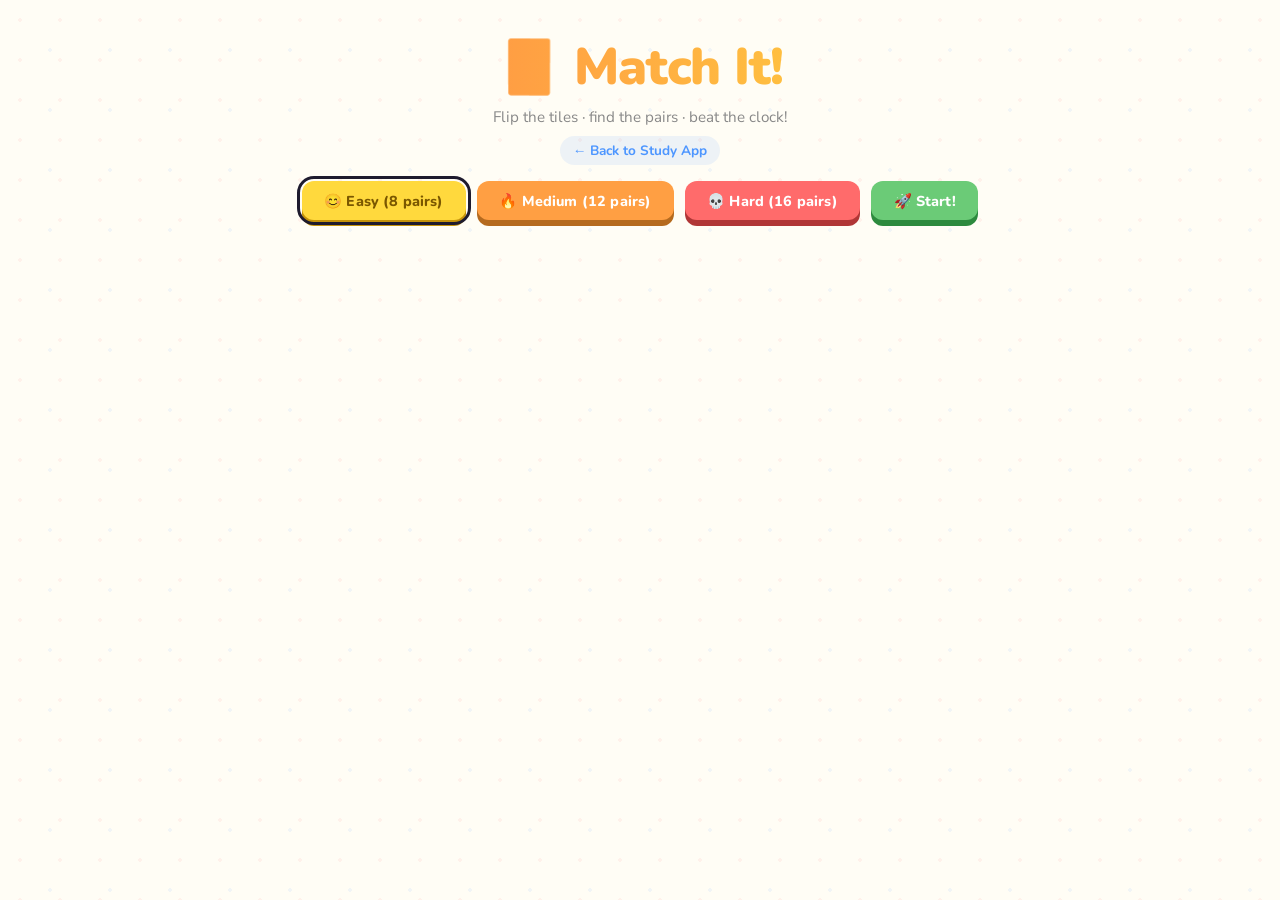
==== match.html @ 6710461e "Add files via upload" ====
<!DOCTYPE html>
<html lang="en">
<head>
  <meta charset="UTF-8" />
  <meta name="viewport" content="width=device-width, initial-scale=1.0" />
  <title>Match It! — Flashcard Game</title>
  <link href="https://fonts.googleapis.com/css2?family=Nunito:wght@700;800;900&family=Nunito+Sans:wght@400;600&display=swap" rel="stylesheet" />
  <style>
    /* =============================================
       DESIGN TOKENS
    ============================================= */
    :root {
      --c1:  #ff6b6b;  /* coral red   */
      --c2:  #ffd93d;  /* sunny yellow */
      --c3:  #6bcb77;  /* fresh green  */
      --c4:  #4d96ff;  /* sky blue     */
      --c5:  #ff9f43;  /* orange       */
      --c6:  #a29bfe;  /* lavender     */
      --c7:  #fd79a8;  /* pink         */
      --c8:  #00cec9;  /* teal         */
      --bg:  #fffdf5;
      --ink: #1e1b2e;
      --shadow-fun: 0 6px 0;   /* chunky bottom shadow */
      --radius: 18px;
      --font-head: 'Nunito', sans-serif;
      --font-body: 'Nunito Sans', sans-serif;
    }

    /* =============================================
       RESET + BASE
    ============================================= */
    *, *::before, *::after { box-sizing: border-box; margin: 0; padding: 0; }

    body {
      font-family: var(--font-body);
      background: var(--bg);
      color: var(--ink);
      min-height: 100vh;
      /* animated polka-dot background */
      background-image:
        radial-gradient(circle, rgba(255,107,107,0.08) 2px, transparent 2px),
        radial-gradient(circle, rgba(77,150,255,0.08)  2px, transparent 2px);
      background-size: 40px 40px, 60px 60px;
      background-position: 0 0, 20px 20px;
    }

    /* =============================================
       HEADER
    ============================================= */
    header {
      text-align: center;
      padding: 2rem 1rem 1rem;
      position: relative;
    }

    header h1 {
      font-family: var(--font-head);
      font-weight: 900;
      font-size: clamp(2rem, 6vw, 3.2rem);
      /* rainbow gradient text */
      background: linear-gradient(90deg, var(--c1), var(--c5), var(--c2), var(--c3), var(--c4), var(--c6));
      -webkit-background-clip: text;
      -webkit-text-fill-color: transparent;
      background-clip: text;
      letter-spacing: -0.02em;
      animation: rainbowShift 4s linear infinite;
      background-size: 200%;
    }

    @keyframes rainbowShift {
      0%   { background-position: 0% 50%; }
      100% { background-position: 200% 50%; }
    }

    header p {
      font-size: 0.95rem;
      color: #888;
      margin-top: 0.3rem;
    }

    .back-link {
      display: inline-flex;
      align-items: center;
      gap: 0.35rem;
      font-family: var(--font-head);
      font-weight: 700;
      font-size: 0.85rem;
      color: var(--c4);
      text-decoration: none;
      margin-top: 0.6rem;
      padding: 0.3rem 0.8rem;
      border-radius: 99px;
      background: rgba(77,150,255,0.1);
      transition: background 0.2s;
    }
    .back-link:hover { background: rgba(77,150,255,0.2); }

    /* =============================================
       MAIN WRAPPER
    ============================================= */
    main {
      max-width: 860px;
      margin: 0 auto;
      padding: 0 1rem 4rem;
    }

    /* =============================================
       STATS BAR
    ============================================= */
    .stats-bar {
      display: flex;
      justify-content: center;
      gap: 1rem;
      flex-wrap: wrap;
      margin: 1.2rem 0 1.6rem;
    }

    .stat-pill {
      font-family: var(--font-head);
      font-weight: 800;
      font-size: 0.85rem;
      padding: 0.45rem 1.1rem;
      border-radius: 99px;
      display: flex;
      align-items: center;
      gap: 0.4rem;
      box-shadow: 0 3px 0 rgba(0,0,0,0.12);
    }

    .stat-pill.timer  { background: var(--c2); color: #7a5700; }
    .stat-pill.moves  { background: var(--c4); color: #fff; }
    .stat-pill.pairs  { background: var(--c3); color: #1a4d25; }
    .stat-pill.score  { background: var(--c1); color: #fff; }

    /* =============================================
       CONTROLS BAR
    ============================================= */
    .controls {
      display: flex;
      justify-content: center;
      gap: 0.7rem;
      flex-wrap: wrap;
      margin-bottom: 1.5rem;
    }

    /* =============================================
       BUTTONS
    ============================================= */
    .btn {
      font-family: var(--font-head);
      font-weight: 800;
      font-size: 0.9rem;
      padding: 0.6rem 1.4rem;
      border: none;
      border-radius: 12px;
      cursor: pointer;
      transition: transform 0.1s, box-shadow 0.1s;
      letter-spacing: 0.01em;
    }

    .btn:active { transform: translateY(3px); box-shadow: none !important; }

    .btn-start  { background: var(--c3); color: #fff;     box-shadow: var(--shadow-fun) #2d8a3e; }
    .btn-easy   { background: var(--c2); color: #7a5700;  box-shadow: var(--shadow-fun) #c4920a; }
    .btn-medium { background: var(--c5); color: #fff;     box-shadow: var(--shadow-fun) #b56a1e; }
    .btn-hard   { background: var(--c1); color: #fff;     box-shadow: var(--shadow-fun) #b03636; }
    .btn-home   { background: var(--c4); color: #fff;     box-shadow: var(--shadow-fun) #1a5cb0; }

    .btn.active-diff {
      outline: 3px solid var(--ink);
      outline-offset: 2px;
    }

    /* =============================================
       GAME GRID
    ============================================= */
    #game-area {
      display: none;  /* shown when game starts */
    }

    .grid {
      display: grid;
      gap: 12px;
      justify-content: center;
    }

    /* Grid columns set via JS based on difficulty */
    .grid.cols-4  { grid-template-columns: repeat(4, 1fr); }
    .grid.cols-6  { grid-template-columns: repeat(6, 1fr); }
    .grid.cols-8  { grid-template-columns: repeat(8, 1fr); }

    /* =============================================
       TILES
    ============================================= */
    .tile {
      aspect-ratio: 1;
      min-width: 80px;
      max-width: 150px;
      width: 100%;
      border-radius: var(--radius);
      cursor: pointer;
      position: relative;
      transform-style: preserve-3d;
      transition: transform 0.45s cubic-bezier(0.4,0,0.2,1);
      /* wiggle on hover (front face only) */
    }

    .tile.flipped  { transform: rotateY(180deg); }
    .tile.matched  { transform: rotateY(180deg); cursor: default; }

    /* matched pulse */
    .tile.matched .tile-back {
      animation: matchPulse 0.4s ease forwards;
    }
    @keyframes matchPulse {
      0%   { transform: rotateY(180deg) scale(1); }
      50%  { transform: rotateY(180deg) scale(1.12); }
      100% { transform: rotateY(180deg) scale(1); }
    }

    /* wrong-pair shake */
    .tile.wrong {
      animation: wrongShake 0.4s ease;
    }
    @keyframes wrongShake {
      0%,100% { transform: rotateY(180deg) translateX(0); }
      25%      { transform: rotateY(180deg) translateX(-6px); }
      75%      { transform: rotateY(180deg) translateX(6px); }
    }

    /* tile faces */
    .tile-front, .tile-back {
      position: absolute;
      inset: 0;
      border-radius: var(--radius);
      backface-visibility: hidden;
      -webkit-backface-visibility: hidden;
      display: flex;
      align-items: center;
      justify-content: center;
      padding: 8px;
      text-align: center;
    }

    /* FRONT — face-down state */
    .tile-front {
      font-size: 1.6rem;
      box-shadow: var(--shadow-fun) rgba(0,0,0,0.18);
      transition: box-shadow 0.1s;
    }

    .tile:hover:not(.flipped):not(.matched) .tile-front {
      box-shadow: 0 8px 0 rgba(0,0,0,0.2);
      transform: translateY(-2px);
    }

    /* BACK — revealed state */
    .tile-back {
      transform: rotateY(180deg);
      font-family: var(--font-head);
      font-weight: 800;
      font-size: clamp(0.55rem, 1.4vw, 0.85rem);
      line-height: 1.2;
      color: #fff;
      box-shadow: var(--shadow-fun) rgba(0,0,0,0.2);
      word-break: break-word;
      overflow: hidden;
    }

    /* Colour assignment — done in JS by data-colour attr */
    .tile[data-colour="0"] .tile-front { background: var(--c1); }
    .tile[data-colour="1"] .tile-front { background: var(--c2); }
    .tile[data-colour="2"] .tile-front { background: var(--c3); }
    .tile[data-colour="3"] .tile-front { background: var(--c4); }
    .tile[data-colour="4"] .tile-front { background: var(--c5); }
    .tile[data-colour="5"] .tile-front { background: var(--c6); }
    .tile[data-colour="6"] .tile-front { background: var(--c7); }
    .tile[data-colour="7"] .tile-front { background: var(--c8); }

    .tile[data-colour="0"] .tile-back { background: linear-gradient(135deg,#ff6b6b,#ee5253); }
    .tile[data-colour="1"] .tile-back { background: linear-gradient(135deg,#ffd93d,#f9ca24); color: #7a5700; }
    .tile[data-colour="2"] .tile-back { background: linear-gradient(135deg,#6bcb77,#2ecc71); }
    .tile[data-colour="3"] .tile-back { background: linear-gradient(135deg,#4d96ff,#2980b9); }
    .tile[data-colour="4"] .tile-back { background: linear-gradient(135deg,#ff9f43,#e67e22); }
    .tile[data-colour="5"] .tile-back { background: linear-gradient(135deg,#a29bfe,#6c5ce7); }
    .tile[data-colour="6"] .tile-back { background: linear-gradient(135deg,#fd79a8,#e84393); }
    .tile[data-colour="7"] .tile-back { background: linear-gradient(135deg,#00cec9,#00b5ad); }

    /* =============================================
       VICTORY SCREEN
    ============================================= */
    #victory {
      display: none;
      text-align: center;
      padding: 2rem 1rem;
      animation: popIn 0.5s cubic-bezier(0.34,1.56,0.64,1) both;
    }

    @keyframes popIn {
      from { opacity: 0; transform: scale(0.7); }
      to   { opacity: 1; transform: scale(1); }
    }

    #victory .trophy {
      font-size: 5rem;
      display: block;
      animation: spinBounce 1s ease both;
    }

    @keyframes spinBounce {
      0%   { transform: rotate(-30deg) scale(0); opacity: 0; }
      70%  { transform: rotate(10deg)  scale(1.2); }
      100% { transform: rotate(0deg)   scale(1); opacity: 1; }
    }

    #victory h2 {
      font-family: var(--font-head);
      font-weight: 900;
      font-size: clamp(1.8rem, 5vw, 3rem);
      margin: 0.5rem 0;
      background: linear-gradient(90deg, var(--c1), var(--c5), var(--c2));
      -webkit-background-clip: text;
      -webkit-text-fill-color: transparent;
      background-clip: text;
    }

    .win-stats {
      display: flex;
      gap: 1rem;
      justify-content: center;
      flex-wrap: wrap;
      margin: 1.2rem 0 1.8rem;
    }

    .win-stat {
      background: #fff;
      border-radius: 16px;
      padding: 1rem 1.5rem;
      box-shadow: 0 4px 0 rgba(0,0,0,0.08);
      font-family: var(--font-head);
    }

    .win-stat .val {
      font-size: 2.2rem;
      font-weight: 900;
      display: block;
    }

    .win-stat .lab { font-size: 0.78rem; color: #888; }

    .star-row {
      font-size: 2.2rem;
      letter-spacing: 0.1em;
      margin-bottom: 0.5rem;
    }

    /* =============================================
       CONFETTI CANVAS
    ============================================= */
    #confetti-canvas {
      position: fixed;
      top: 0; left: 0;
      width: 100%; height: 100%;
      pointer-events: none;
      z-index: 999;
    }

    /* =============================================
       DIFFICULTY LABEL
    ============================================= */
    .diff-row {
      text-align: center;
      margin-bottom: 0.8rem;
      font-family: var(--font-head);
      font-weight: 800;
      font-size: 0.8rem;
      letter-spacing: 0.1em;
      text-transform: uppercase;
      color: #aaa;
    }

    /* =============================================
       RESPONSIVE
    ============================================= */
    @media (max-width: 600px) {
      .tile { min-width: 60px; }
      .grid.cols-8 { grid-template-columns: repeat(4, 1fr); }
      .grid.cols-6 { grid-template-columns: repeat(4, 1fr); }
    }

    @media (max-width: 380px) {
      .tile { min-width: 48px; }
      .tile-back { font-size: 0.5rem; }
    }
  </style>
</head>
<body>

<!-- confetti canvas (drawn by JS on win) -->
<canvas id="confetti-canvas"></canvas>

<header>
  <h1>🃏 Match It!</h1>
  <p>Flip the tiles · find the pairs · beat the clock!</p>
  <a class="back-link" href="index.html">← Back to Study App</a>
</header>

<main>

  <!-- ─── STATS BAR ──────────────────────────────────── -->
  <div class="stats-bar" id="stats-bar" style="display:none">
    <div class="stat-pill timer">⏱ <span id="timer-display">0:00</span></div>
    <div class="stat-pill moves">🖱 <span id="moves-display">0</span> moves</div>
    <div class="stat-pill pairs">✅ <span id="pairs-display">0</span> / <span id="pairs-total">0</span> pairs</div>
    <div class="stat-pill score">⭐ <span id="score-display">0</span> pts</div>
  </div>

  <!-- ─── CONTROLS ───────────────────────────────────── -->
  <div class="controls" id="controls">
    <button class="btn btn-easy   active-diff" id="diff-easy"   onclick="setDiff('easy')">  😊 Easy (8 pairs)</button>
    <button class="btn btn-medium"             id="diff-medium" onclick="setDiff('medium')">🔥 Medium (12 pairs)</button>
    <button class="btn btn-hard"               id="diff-hard"   onclick="setDiff('hard')">  💀 Hard (16 pairs)</button>
    <button class="btn btn-start"              id="start-btn"   onclick="startGame()">       🚀 Start!</button>
  </div>

  <!-- ─── GAME AREA ──────────────────────────────────── -->
  <div id="game-area">
    <div class="diff-row" id="diff-label"></div>
    <div class="grid" id="grid"></div>
  </div>

  <!-- ─── VICTORY SCREEN ─────────────────────────────── -->
  <div id="victory">
    <span class="trophy">🏆</span>
    <div class="star-row" id="star-row"></div>
    <h2>You matched them all!</h2>
    <div class="win-stats">
      <div class="win-stat">
        <span class="val" id="win-time">—</span>
        <span class="lab">Time</span>
      </div>
      <div class="win-stat">
        <span class="val" id="win-moves">—</span>
        <span class="lab">Moves</span>
      </div>
      <div class="win-stat">
        <span class="val" id="win-score">—</span>
        <span class="lab">Score</span>
      </div>
    </div>
    <div class="controls">
      <button class="btn btn-start" onclick="startGame()">🔄 Play Again</button>
      <button class="btn btn-home"  onclick="location.href='index.html'">🏠 Study App</button>
    </div>
  </div>

</main>

<script>
/* ============================================================
   MATCH IT! — VANILLA JS MATCHING PAIRS GAME
   ============================================================
   HOW IT WORKS:
   1. Load flashcards.json (same file as the main app).
   2. Randomly pick N pairs based on difficulty.
   3. Create 2N tiles: one tile shows the QUESTION, one shows
      the ANSWER. Shuffle them all onto a grid.
   4. Player flips two tiles at a time. If question matches
      its answer → matched (stays open). Otherwise → flip back.
   5. Score, time, and stars are tracked and shown on win.
   ============================================================ */


/* ── STATE ─────────────────────────────────────────────── */
let allCards    = [];      // full deck from flashcards.json
let gamePairs   = [];      // pairs selected for this round
let flipped     = [];      // tiles currently face-up (max 2)
let matched     = 0;       // number of matched pairs
let totalPairs  = 0;
let moves       = 0;
let score       = 0;
let timerInterval = null;
let secondsElapsed = 0;
let locked      = false;   // prevents clicking during flip-back
let difficulty  = 'easy';  // 'easy' | 'medium' | 'hard'

const PAIR_COUNTS = { easy: 8, medium: 12, hard: 16 };
const CARD_EMOJIS = ['🦊','🐸','🦋','🐙','🦄','🐬','🦁','🐼',
                     '🦜','🦩','🐨','🦔','🐳','🦕','🐲','🎃'];

/* ── DIFFICULTY ─────────────────────────────────────────── */
function setDiff(d) {
  difficulty = d;
  ['easy','medium','hard'].forEach(x => {
    document.getElementById('diff-' + x).classList.toggle('active-diff', x === d);
  });
}

/* ── LOAD CARDS ─────────────────────────────────────────── */
async function loadCards() {
  try {
    const res = await fetch('flashcards.json');
    allCards  = await res.json();
  } catch(e) {
    alert('Could not load flashcards.json — make sure you\'re running via a local server!');
  }
}

/* ── FISHER-YATES SHUFFLE ───────────────────────────────── */
function shuffle(arr) {
  const a = [...arr];
  for (let i = a.length - 1; i > 0; i--) {
    const j = Math.floor(Math.random() * (i + 1));
    [a[i], a[j]] = [a[j], a[i]];
  }
  return a;
}

/* ── START GAME ─────────────────────────────────────────── */
function startGame() {
  if (allCards.length === 0) { alert('Cards not loaded yet!'); return; }

  const count   = PAIR_COUNTS[difficulty];
  gamePairs     = shuffle(allCards).slice(0, Math.min(count, allCards.length));
  totalPairs    = gamePairs.length;
  matched       = 0;
  moves         = 0;
  score         = 0;
  flipped       = [];
  locked        = false;
  secondsElapsed = 0;

  // Reset UI
  document.getElementById('game-area').style.display = 'block';
  document.getElementById('victory').style.display   = 'none';
  document.getElementById('stats-bar').style.display = 'flex';

  updateStats();

  // Start timer
  clearInterval(timerInterval);
  timerInterval = setInterval(() => {
    secondsElapsed++;
    document.getElementById('timer-display').textContent = formatTime(secondsElapsed);
  }, 1000);

  // Difficulty label
  const labels = { easy: '😊 Easy', medium: '🔥 Medium', hard: '💀 Hard' };
  document.getElementById('diff-label').textContent =
    labels[difficulty] + ' — ' + totalPairs + ' pairs to find';

  buildGrid();
}

/* ── BUILD GRID ─────────────────────────────────────────── */
function buildGrid() {
  const grid = document.getElementById('grid');
  grid.innerHTML = '';

  // Set grid columns
  const cols = difficulty === 'easy' ? 4 : difficulty === 'medium' ? 6 : 8;
  grid.className = 'grid cols-' + cols;

  // Build tile data: each pair gets a question tile and an answer tile
  // Both share the same pairId so we can detect a match
  let tiles = [];
  gamePairs.forEach((card, i) => {
    const colourIdx = i % 8;
    const emoji     = CARD_EMOJIS[i % CARD_EMOJIS.length];
    // Question tile
    tiles.push({ id: 'q-' + i, pairId: i, type: 'question', text: card.question, colour: colourIdx, emoji });
    // Answer tile
    tiles.push({ id: 'a-' + i, pairId: i, type: 'answer',   text: card.answer,   colour: colourIdx, emoji });
  });

  tiles = shuffle(tiles);

  // Render tiles
  tiles.forEach(t => {
    const div = document.createElement('div');
    div.className   = 'tile';
    div.dataset.id      = t.id;
    div.dataset.pairId  = t.pairId;
    div.dataset.type    = t.type;
    div.dataset.colour  = t.colour;
    div.setAttribute('role', 'button');
    div.setAttribute('aria-label', 'Hidden tile');
    div.addEventListener('click', () => onTileClick(div));

    // Front face (face-down — shows emoji)
    const front = document.createElement('div');
    front.className   = 'tile-front';
    front.textContent = t.emoji;
    div.appendChild(front);

    // Back face (revealed — shows text)
    const back  = document.createElement('div');
    back.className = 'tile-back';

    // Label the type
    const label = document.createElement('div');
    label.style.cssText = 'font-size:0.6em;opacity:0.7;margin-bottom:4px;text-transform:uppercase;letter-spacing:0.08em';
    label.textContent = t.type === 'question' ? '❓' : '💡';
    back.appendChild(label);

    const txt = document.createElement('div');
    txt.textContent = t.text;
    back.appendChild(txt);

    div.appendChild(back);
    grid.appendChild(div);
  });
}

/* ── TILE CLICK ─────────────────────────────────────────── */
function onTileClick(tile) {
  // Ignore if: game locked, already matched, already flipped
  if (locked) return;
  if (tile.classList.contains('matched')) return;
  if (flipped.includes(tile)) return;

  tile.classList.add('flipped');
  flipped.push(tile);

  if (flipped.length === 2) {
    moves++;
    updateStats();
    checkMatch();
  }
}

/* ── CHECK MATCH ────────────────────────────────────────── */
function checkMatch() {
  const [a, b] = flipped;
  const sameId   = a.dataset.pairId === b.dataset.pairId;
  const diffType = a.dataset.type   !== b.dataset.type;   // must be one Q, one A

  if (sameId && diffType) {
    // ✅ MATCH!
    a.classList.add('matched');
    b.classList.add('matched');
    matched++;

    // Score: faster = more points, fewer moves = more points
    const timeBonus  = Math.max(0, 100 - secondsElapsed);
    const moveBonus  = Math.max(0, 50  - moves);
    score += 150 + timeBonus + moveBonus;

    updateStats();
    flipped = [];

    if (matched === totalPairs) {
      setTimeout(showVictory, 600);
    }
  } else {
    // ❌ No match — shake and flip back
    locked = true;
    a.classList.add('wrong');
    b.classList.add('wrong');

    setTimeout(() => {
      a.classList.remove('flipped', 'wrong');
      b.classList.remove('flipped', 'wrong');
      flipped = [];
      locked  = false;
    }, 1000);
  }
}

/* ── VICTORY ────────────────────────────────────────────── */
function showVictory() {
  clearInterval(timerInterval);

  const pct = matched / totalPairs;
  const timeScore = secondsElapsed;

  // Stars: based on time relative to difficulty
  const starThresholds = { easy: [30,60,99], medium: [60,120,200], hard: [90,180,300] };
  const thresh = starThresholds[difficulty];
  const stars = timeScore <= thresh[0] ? 3 : timeScore <= thresh[1] ? 2 : 1;

  document.getElementById('star-row').textContent  = '⭐'.repeat(stars) + '☆'.repeat(3 - stars);
  document.getElementById('win-time').textContent  = formatTime(secondsElapsed);
  document.getElementById('win-moves').textContent = moves;
  document.getElementById('win-score').textContent = score;

  document.getElementById('game-area').style.display  = 'none';
  document.getElementById('victory').style.display    = 'block';

  launchConfetti();
}

/* ── UPDATE STATS BAR ───────────────────────────────────── */
function updateStats() {
  document.getElementById('moves-display').textContent = moves;
  document.getElementById('pairs-display').textContent = matched;
  document.getElementById('pairs-total').textContent   = totalPairs;
  document.getElementById('score-display').textContent = score;
}

/* ── FORMAT TIME ────────────────────────────────────────── */
function formatTime(s) {
  const m = Math.floor(s / 60);
  const sec = s % 60;
  return m + ':' + String(sec).padStart(2, '0');
}

/* ── CONFETTI ────────────────────────────────────────────── */
/*  A lightweight canvas confetti burst — no libraries needed  */
function launchConfetti() {
  const canvas = document.getElementById('confetti-canvas');
  const ctx    = canvas.getContext('2d');
  canvas.width  = window.innerWidth;
  canvas.height = window.innerHeight;

  const colours = ['#ff6b6b','#ffd93d','#6bcb77','#4d96ff','#ff9f43','#a29bfe','#fd79a8','#00cec9'];
  const pieces  = Array.from({ length: 160 }, () => ({
    x:  Math.random() * canvas.width,
    y: -20 - Math.random() * canvas.height * 0.3,
    w:  6 + Math.random() * 10,
    h:  8 + Math.random() * 14,
    r:  Math.random() * Math.PI * 2,
    dr: (Math.random() - 0.5) * 0.2,
    dx: (Math.random() - 0.5) * 3,
    dy: 2 + Math.random() * 4,
    colour: colours[Math.floor(Math.random() * colours.length)],
    opacity: 1,
  }));

  let frame;
  function draw() {
    ctx.clearRect(0, 0, canvas.width, canvas.height);
    let alive = false;
    pieces.forEach(p => {
      p.x  += p.dx;
      p.y  += p.dy;
      p.r  += p.dr;
      if (p.y > canvas.height * 0.6) p.opacity -= 0.02;
      if (p.opacity > 0) {
        alive = true;
        ctx.save();
        ctx.globalAlpha = Math.max(0, p.opacity);
        ctx.translate(p.x, p.y);
        ctx.rotate(p.r);
        ctx.fillStyle = p.colour;
        ctx.fillRect(-p.w / 2, -p.h / 2, p.w, p.h);
        ctx.restore();
      }
    });
    if (alive) frame = requestAnimationFrame(draw);
    else ctx.clearRect(0, 0, canvas.width, canvas.height);
  }
  draw();

  // Stop after 4s
  setTimeout(() => { cancelAnimationFrame(frame); ctx.clearRect(0,0,canvas.width,canvas.height); }, 4000);
}

/* ── INIT ────────────────────────────────────────────────── */
loadCards();
</script>
</body>
</html>
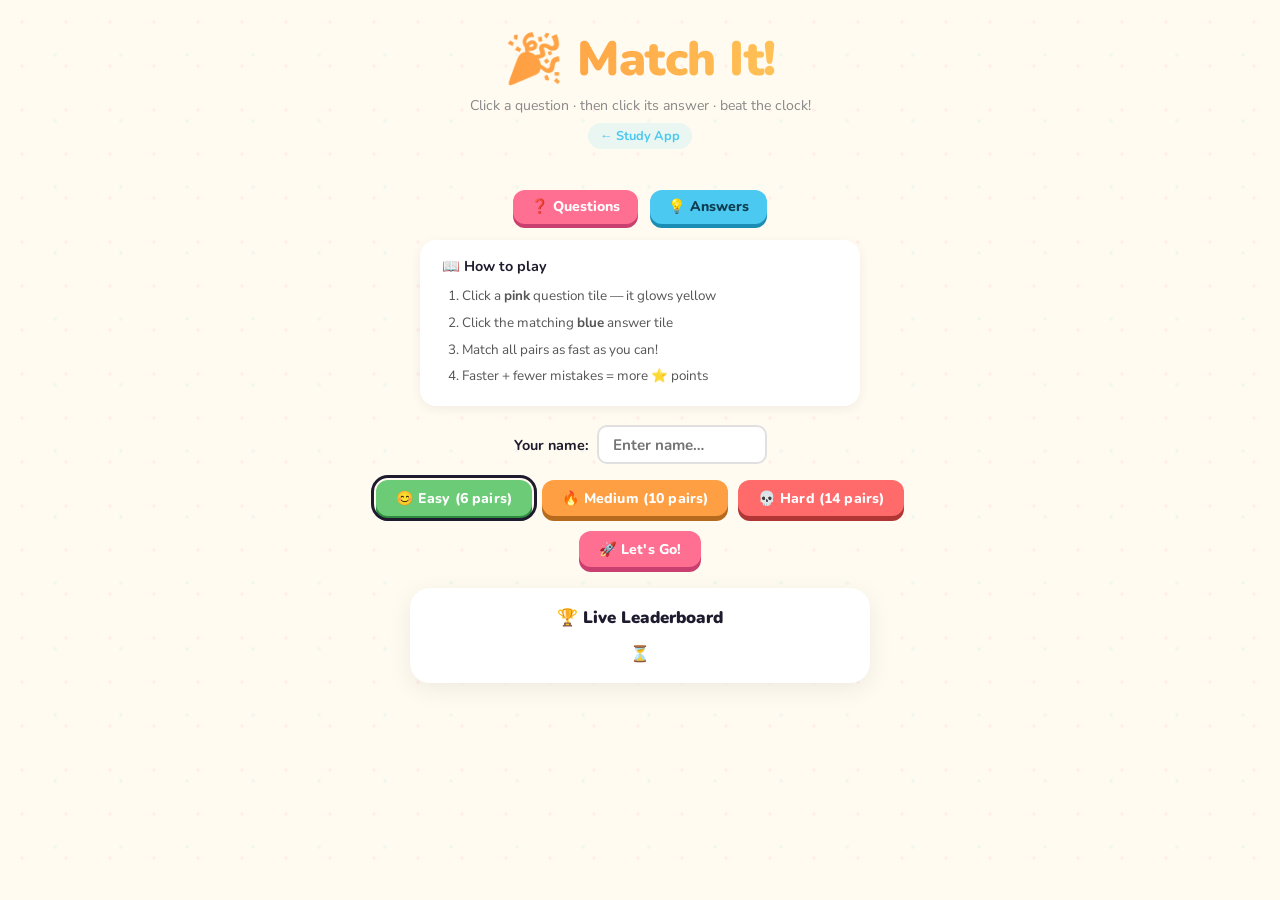
==== commit 8e41f327: "Update match.html added leaderboard and fixed mechanics" ====
--- a/match.html
+++ b/match.html
@@ -3,45 +3,44 @@
 <head>
   <meta charset="UTF-8" />
   <meta name="viewport" content="width=device-width, initial-scale=1.0" />
-  <title>Match It! — Flashcard Game</title>
-  <link href="https://fonts.googleapis.com/css2?family=Nunito:wght@700;800;900&family=Nunito+Sans:wght@400;600&display=swap" rel="stylesheet" />
+  <title>Match It! 🎉</title>
+  <link href="https://fonts.googleapis.com/css2?family=Nunito:wght@700;800;900&family=Nunito+Sans:wght@400;600;700&display=swap" rel="stylesheet" />
   <style>
     /* =============================================
-       DESIGN TOKENS
+       TOKENS
     ============================================= */
     :root {
-      --c1:  #ff6b6b;  /* coral red   */
-      --c2:  #ffd93d;  /* sunny yellow */
-      --c3:  #6bcb77;  /* fresh green  */
-      --c4:  #4d96ff;  /* sky blue     */
-      --c5:  #ff9f43;  /* orange       */
-      --c6:  #a29bfe;  /* lavender     */
-      --c7:  #fd79a8;  /* pink         */
-      --c8:  #00cec9;  /* teal         */
-      --bg:  #fffdf5;
-      --ink: #1e1b2e;
-      --shadow-fun: 0 6px 0;   /* chunky bottom shadow */
-      --radius: 18px;
-      --font-head: 'Nunito', sans-serif;
-      --font-body: 'Nunito Sans', sans-serif;
-    }
-
-    /* =============================================
-       RESET + BASE
-    ============================================= */
+      --q-bg:      #ff6f91;   /* pink  — questions */
+      --q-dark:    #c94070;
+      --q-text:    #fff;
+      --a-bg:      #4cc9f0;   /* blue  — answers   */
+      --a-dark:    #1a8db5;
+      --a-text:    #0d3b4f;
+      --sel:       #ffe066;   /* yellow ring when selected */
+      --matched-bg:#b7f0bc;
+      --matched-bd:#52b758;
+      --wrong-bg:  #ffd6d6;
+      --bg:        #fffbf0;
+      --surface:   #ffffff;
+      --ink:       #1e1b2e;
+      --ink-soft:  #888;
+      --radius:    16px;
+      --fh: 'Nunito', sans-serif;
+      --fb: 'Nunito Sans', sans-serif;
+    }
+
     *, *::before, *::after { box-sizing: border-box; margin: 0; padding: 0; }
 
     body {
-      font-family: var(--font-body);
+      font-family: var(--fb);
       background: var(--bg);
       color: var(--ink);
       min-height: 100vh;
-      /* animated polka-dot background */
       background-image:
-        radial-gradient(circle, rgba(255,107,107,0.08) 2px, transparent 2px),
-        radial-gradient(circle, rgba(77,150,255,0.08)  2px, transparent 2px);
-      background-size: 40px 40px, 60px 60px;
-      background-position: 0 0, 20px 20px;
+        radial-gradient(circle, rgba(255,111,145,.07) 2px, transparent 2px),
+        radial-gradient(circle, rgba(76,201,240,.07)  2px, transparent 2px);
+      background-size: 44px 44px, 66px 66px;
+      background-position: 0 0, 22px 22px;
     }
 
     /* =============================================
@@ -49,714 +48,745 @@
     ============================================= */
     header {
       text-align: center;
-      padding: 2rem 1rem 1rem;
-      position: relative;
+      padding: 1.6rem 1rem 0.8rem;
     }
 
     header h1 {
-      font-family: var(--font-head);
-      font-weight: 900;
-      font-size: clamp(2rem, 6vw, 3.2rem);
-      /* rainbow gradient text */
-      background: linear-gradient(90deg, var(--c1), var(--c5), var(--c2), var(--c3), var(--c4), var(--c6));
-      -webkit-background-clip: text;
-      -webkit-text-fill-color: transparent;
-      background-clip: text;
-      letter-spacing: -0.02em;
-      animation: rainbowShift 4s linear infinite;
-      background-size: 200%;
-    }
-
-    @keyframes rainbowShift {
-      0%   { background-position: 0% 50%; }
-      100% { background-position: 200% 50%; }
-    }
-
-    header p {
-      font-size: 0.95rem;
-      color: #888;
-      margin-top: 0.3rem;
-    }
+      font-family: var(--fh); font-weight: 900;
+      font-size: clamp(2rem, 5vw, 3rem);
+      background: linear-gradient(90deg,#ff6f91,#ff9f43,#ffe066,#6bcb77,#4cc9f0,#a29bfe);
+      -webkit-background-clip: text; -webkit-text-fill-color: transparent;
+      background-clip: text; background-size: 200%;
+      animation: rainbow 4s linear infinite; letter-spacing: -.01em;
+    }
+    @keyframes rainbow { to { background-position: 200% 50%; } }
+
+    header p { font-size:.88rem; color:var(--ink-soft); margin-top:.25rem; }
 
     .back-link {
-      display: inline-flex;
-      align-items: center;
-      gap: 0.35rem;
-      font-family: var(--font-head);
-      font-weight: 700;
-      font-size: 0.85rem;
-      color: var(--c4);
-      text-decoration: none;
-      margin-top: 0.6rem;
-      padding: 0.3rem 0.8rem;
-      border-radius: 99px;
-      background: rgba(77,150,255,0.1);
-      transition: background 0.2s;
-    }
-    .back-link:hover { background: rgba(77,150,255,0.2); }
-
-    /* =============================================
-       MAIN WRAPPER
-    ============================================= */
-    main {
-      max-width: 860px;
-      margin: 0 auto;
-      padding: 0 1rem 4rem;
-    }
+      display: inline-flex; align-items: center; gap:.3rem;
+      font-family: var(--fh); font-weight:700; font-size:.8rem;
+      color: #4cc9f0; text-decoration:none; margin-top:.5rem;
+      padding:.25rem .75rem; border-radius:99px;
+      background: rgba(76,201,240,.12); transition: background .2s;
+    }
+    .back-link:hover { background: rgba(76,201,240,.22); }
+
+    /* =============================================
+       LAYOUT
+    ============================================= */
+    main { max-width: 920px; margin: 0 auto; padding: 0 1rem 5rem; }
+
+    .screen { display:none; }
+    .screen.active { display:block; }
+
+    /* =============================================
+       HOME
+    ============================================= */
+    .home-inner { text-align: center; padding: .8rem 0; }
+
+    .legend {
+      display:flex; gap:.8rem; justify-content:center;
+      flex-wrap:wrap; margin:1rem 0;
+    }
+    .legend-pill {
+      font-family:var(--fh); font-weight:800; font-size:.88rem;
+      padding:.45rem 1.1rem; border-radius:12px;
+      box-shadow: 0 4px 0 rgba(0,0,0,.12);
+    }
+    .legend-pill.q { background:var(--q-bg); color:var(--q-text); box-shadow:0 4px 0 var(--q-dark); }
+    .legend-pill.a { background:var(--a-bg); color:var(--a-text); box-shadow:0 4px 0 var(--a-dark); }
+
+    .how-to {
+      background:var(--surface); border-radius:var(--radius);
+      padding:1rem 1.4rem; margin:0 auto 1.2rem;
+      max-width:440px; text-align:left;
+      box-shadow:0 3px 12px rgba(0,0,0,.06);
+    }
+    .how-to h3 { font-family:var(--fh); font-size:.9rem; margin-bottom:.45rem; }
+    .how-to ol { padding-left:1.2rem; font-size:.84rem; color:#555; line-height:2; }
+
+    /* name input */
+    .name-row {
+      display:flex; align-items:center; gap:.5rem;
+      justify-content:center; margin-bottom:1rem; flex-wrap:wrap;
+    }
+    .name-row label { font-family:var(--fh); font-weight:700; font-size:.9rem; }
+    .name-row input {
+      font-family:var(--fh); font-weight:700; font-size:.95rem;
+      padding:.45rem .9rem; border-radius:10px;
+      border:2px solid #e0e0e0; outline:none; width:170px;
+      transition: border-color .2s;
+    }
+    .name-row input:focus { border-color:var(--q-bg); }
+
+    /* difficulty */
+    .diff-row {
+      display:flex; gap:.6rem; justify-content:center;
+      flex-wrap:wrap; margin-bottom:.9rem;
+    }
+
+    /* =============================================
+       BUTTONS
+    ============================================= */
+    .btn {
+      font-family:var(--fh); font-weight:800; font-size:.88rem;
+      padding:.55rem 1.25rem; border:none; border-radius:12px;
+      cursor:pointer; transition: transform .08s, box-shadow .08s;
+      letter-spacing:.01em;
+    }
+    .btn:active { transform: translateY(3px); box-shadow: none !important; }
+    .btn-green  { background:#6bcb77; color:#fff;     box-shadow:0 5px 0 #2d8a3e; }
+    .btn-orange { background:#ff9f43; color:#fff;     box-shadow:0 5px 0 #b56a1e; }
+    .btn-red    { background:#ff6b6b; color:#fff;     box-shadow:0 5px 0 #b03636; }
+    .btn-blue   { background:#4cc9f0; color:#0d3b4f;  box-shadow:0 5px 0 #1a8db5; }
+    .btn-pink   { background:var(--q-bg); color:#fff; box-shadow:0 5px 0 var(--q-dark); }
+    .btn-ghost  { background:#f0f0f0; color:#555;     box-shadow:0 4px 0 #ccc; }
+    .btn.sel    { outline:3px solid var(--ink); outline-offset:2px; }
 
     /* =============================================
        STATS BAR
     ============================================= */
     .stats-bar {
-      display: flex;
-      justify-content: center;
-      gap: 1rem;
-      flex-wrap: wrap;
-      margin: 1.2rem 0 1.6rem;
-    }
-
+      display:flex; gap:.6rem; justify-content:center;
+      flex-wrap:wrap; margin: .9rem 0;
+    }
     .stat-pill {
-      font-family: var(--font-head);
-      font-weight: 800;
-      font-size: 0.85rem;
-      padding: 0.45rem 1.1rem;
-      border-radius: 99px;
-      display: flex;
-      align-items: center;
-      gap: 0.4rem;
-      box-shadow: 0 3px 0 rgba(0,0,0,0.12);
-    }
-
-    .stat-pill.timer  { background: var(--c2); color: #7a5700; }
-    .stat-pill.moves  { background: var(--c4); color: #fff; }
-    .stat-pill.pairs  { background: var(--c3); color: #1a4d25; }
-    .stat-pill.score  { background: var(--c1); color: #fff; }
-
-    /* =============================================
-       CONTROLS BAR
-    ============================================= */
-    .controls {
-      display: flex;
-      justify-content: center;
-      gap: 0.7rem;
-      flex-wrap: wrap;
-      margin-bottom: 1.5rem;
-    }
-
-    /* =============================================
-       BUTTONS
-    ============================================= */
-    .btn {
-      font-family: var(--font-head);
-      font-weight: 800;
-      font-size: 0.9rem;
-      padding: 0.6rem 1.4rem;
-      border: none;
-      border-radius: 12px;
-      cursor: pointer;
-      transition: transform 0.1s, box-shadow 0.1s;
-      letter-spacing: 0.01em;
-    }
-
-    .btn:active { transform: translateY(3px); box-shadow: none !important; }
-
-    .btn-start  { background: var(--c3); color: #fff;     box-shadow: var(--shadow-fun) #2d8a3e; }
-    .btn-easy   { background: var(--c2); color: #7a5700;  box-shadow: var(--shadow-fun) #c4920a; }
-    .btn-medium { background: var(--c5); color: #fff;     box-shadow: var(--shadow-fun) #b56a1e; }
-    .btn-hard   { background: var(--c1); color: #fff;     box-shadow: var(--shadow-fun) #b03636; }
-    .btn-home   { background: var(--c4); color: #fff;     box-shadow: var(--shadow-fun) #1a5cb0; }
-
-    .btn.active-diff {
-      outline: 3px solid var(--ink);
+      font-family:var(--fh); font-weight:800; font-size:.82rem;
+      padding:.38rem .95rem; border-radius:99px;
+      display:flex; align-items:center; gap:.3rem;
+      box-shadow:0 3px 0 rgba(0,0,0,.1);
+    }
+    .sp-timer { background:#ffe066; color:#7a5700; }
+    .sp-moves { background:#a29bfe; color:#fff; }
+    .sp-pairs { background:#6bcb77; color:#1a4d25; }
+    .sp-pts   { background:var(--q-bg); color:#fff; }
+
+    /* =============================================
+       SELECTED BANNER
+    ============================================= */
+    .sel-banner {
+      font-family:var(--fh); font-weight:800; font-size:.88rem;
+      text-align:center; min-height:1.6rem; color:var(--q-dark);
+      margin:.3rem 0 .7rem;
+    }
+
+    /* =============================================
+       TWO-COLUMN GRID
+    ============================================= */
+    #game-area { display:none; }
+
+    .two-col {
+      display:grid; grid-template-columns:1fr 1fr; gap:1rem;
+    }
+
+    .col-header {
+      font-family:var(--fh); font-weight:900; font-size:.82rem;
+      text-align:center; padding:.45rem; border-radius:10px;
+      margin-bottom:.55rem; letter-spacing:.06em; text-transform:uppercase;
+    }
+    .col-header.q { background:var(--q-bg); color:var(--q-text); }
+    .col-header.a { background:var(--a-bg); color:var(--a-text); }
+
+    .tile-col { display:flex; flex-direction:column; gap:9px; }
+
+    /* =============================================
+       TILES — text only, two colours
+    ============================================= */
+    .tile {
+      width:100%; border-radius:var(--radius); cursor:pointer;
+      padding:.8rem .95rem;
+      font-family:var(--fh); font-weight:800;
+      font-size:clamp(.7rem,1.4vw,.88rem);
+      line-height:1.35; text-align:center; border:none;
+      position:relative; word-break:break-word;
+      transition: transform .12s, box-shadow .12s, background .15s, opacity .15s;
+      animation: tileIn .35s cubic-bezier(.34,1.56,.64,1) both;
+    }
+    @keyframes tileIn {
+      from { opacity:0; transform:scale(.7) rotate(-3deg); }
+      to   { opacity:1; transform:scale(1)  rotate(0deg); }
+    }
+
+    .tile.question {
+      background:var(--q-bg); color:var(--q-text);
+      box-shadow:0 5px 0 var(--q-dark);
+    }
+    .tile.answer {
+      background:var(--a-bg); color:var(--a-text);
+      box-shadow:0 5px 0 var(--a-dark);
+    }
+
+    .tile:hover:not(.matched):not(.wrong-flash) {
+      transform: translateY(-3px) scale(1.02);
+    }
+
+    /* Selected (question tile) */
+    .tile.selected {
+      outline: 4px solid var(--sel);
       outline-offset: 2px;
-    }
-
-    /* =============================================
-       GAME GRID
-    ============================================= */
-    #game-area {
-      display: none;  /* shown when game starts */
-    }
-
-    .grid {
-      display: grid;
-      gap: 12px;
-      justify-content: center;
-    }
-
-    /* Grid columns set via JS based on difficulty */
-    .grid.cols-4  { grid-template-columns: repeat(4, 1fr); }
-    .grid.cols-6  { grid-template-columns: repeat(6, 1fr); }
-    .grid.cols-8  { grid-template-columns: repeat(8, 1fr); }
-
-    /* =============================================
-       TILES
-    ============================================= */
-    .tile {
-      aspect-ratio: 1;
-      min-width: 80px;
-      max-width: 150px;
-      width: 100%;
-      border-radius: var(--radius);
-      cursor: pointer;
-      position: relative;
-      transform-style: preserve-3d;
-      transition: transform 0.45s cubic-bezier(0.4,0,0.2,1);
-      /* wiggle on hover (front face only) */
-    }
-
-    .tile.flipped  { transform: rotateY(180deg); }
-    .tile.matched  { transform: rotateY(180deg); cursor: default; }
-
-    /* matched pulse */
-    .tile.matched .tile-back {
-      animation: matchPulse 0.4s ease forwards;
-    }
-    @keyframes matchPulse {
-      0%   { transform: rotateY(180deg) scale(1); }
-      50%  { transform: rotateY(180deg) scale(1.12); }
-      100% { transform: rotateY(180deg) scale(1); }
-    }
-
-    /* wrong-pair shake */
-    .tile.wrong {
-      animation: wrongShake 0.4s ease;
+      transform: translateY(-4px) scale(1.03);
+      box-shadow: 0 10px 0 var(--q-dark), 0 0 0 4px var(--sel);
+    }
+
+    /* Matched */
+    .tile.matched {
+      background:var(--matched-bg) !important;
+      color:#1a4d25 !important;
+      box-shadow:0 4px 0 var(--matched-bd) !important;
+      outline:none !important; cursor:default;
+      animation:matchPop .4s cubic-bezier(.34,1.56,.64,1) both;
+    }
+    @keyframes matchPop {
+      50% { transform:scale(1.1) rotate(1.5deg); }
+    }
+    .tile.matched::after {
+      content:'✓'; position:absolute; top:4px; right:7px;
+      font-size:.7rem; color:var(--matched-bd);
+    }
+
+    /* Wrong flash */
+    .tile.wrong-flash {
+      animation: wrongShake .45s ease both;
     }
     @keyframes wrongShake {
-      0%,100% { transform: rotateY(180deg) translateX(0); }
-      25%      { transform: rotateY(180deg) translateX(-6px); }
-      75%      { transform: rotateY(180deg) translateX(6px); }
-    }
-
-    /* tile faces */
-    .tile-front, .tile-back {
-      position: absolute;
-      inset: 0;
-      border-radius: var(--radius);
-      backface-visibility: hidden;
-      -webkit-backface-visibility: hidden;
-      display: flex;
-      align-items: center;
-      justify-content: center;
-      padding: 8px;
-      text-align: center;
-    }
-
-    /* FRONT — face-down state */
-    .tile-front {
-      font-size: 1.6rem;
-      box-shadow: var(--shadow-fun) rgba(0,0,0,0.18);
-      transition: box-shadow 0.1s;
-    }
-
-    .tile:hover:not(.flipped):not(.matched) .tile-front {
-      box-shadow: 0 8px 0 rgba(0,0,0,0.2);
-      transform: translateY(-2px);
-    }
-
-    /* BACK — revealed state */
-    .tile-back {
-      transform: rotateY(180deg);
-      font-family: var(--font-head);
-      font-weight: 800;
-      font-size: clamp(0.55rem, 1.4vw, 0.85rem);
-      line-height: 1.2;
-      color: #fff;
-      box-shadow: var(--shadow-fun) rgba(0,0,0,0.2);
-      word-break: break-word;
-      overflow: hidden;
-    }
-
-    /* Colour assignment — done in JS by data-colour attr */
-    .tile[data-colour="0"] .tile-front { background: var(--c1); }
-    .tile[data-colour="1"] .tile-front { background: var(--c2); }
-    .tile[data-colour="2"] .tile-front { background: var(--c3); }
-    .tile[data-colour="3"] .tile-front { background: var(--c4); }
-    .tile[data-colour="4"] .tile-front { background: var(--c5); }
-    .tile[data-colour="5"] .tile-front { background: var(--c6); }
-    .tile[data-colour="6"] .tile-front { background: var(--c7); }
-    .tile[data-colour="7"] .tile-front { background: var(--c8); }
-
-    .tile[data-colour="0"] .tile-back { background: linear-gradient(135deg,#ff6b6b,#ee5253); }
-    .tile[data-colour="1"] .tile-back { background: linear-gradient(135deg,#ffd93d,#f9ca24); color: #7a5700; }
-    .tile[data-colour="2"] .tile-back { background: linear-gradient(135deg,#6bcb77,#2ecc71); }
-    .tile[data-colour="3"] .tile-back { background: linear-gradient(135deg,#4d96ff,#2980b9); }
-    .tile[data-colour="4"] .tile-back { background: linear-gradient(135deg,#ff9f43,#e67e22); }
-    .tile[data-colour="5"] .tile-back { background: linear-gradient(135deg,#a29bfe,#6c5ce7); }
-    .tile[data-colour="6"] .tile-back { background: linear-gradient(135deg,#fd79a8,#e84393); }
-    .tile[data-colour="7"] .tile-back { background: linear-gradient(135deg,#00cec9,#00b5ad); }
-
-    /* =============================================
-       VICTORY SCREEN
+      0%,100% { transform:translateX(0) rotate(0); background:var(--wrong-bg); color:#c0392b; }
+      25%      { transform:translateX(-7px) rotate(-2deg); }
+      75%      { transform:translateX(7px)  rotate(2deg); }
+    }
+
+    /* =============================================
+       VICTORY
     ============================================= */
     #victory {
-      display: none;
-      text-align: center;
-      padding: 2rem 1rem;
-      animation: popIn 0.5s cubic-bezier(0.34,1.56,0.64,1) both;
-    }
-
+      text-align:center; padding:1.2rem .5rem;
+      animation:popIn .4s cubic-bezier(.34,1.56,.64,1) both;
+    }
     @keyframes popIn {
-      from { opacity: 0; transform: scale(0.7); }
-      to   { opacity: 1; transform: scale(1); }
-    }
-
-    #victory .trophy {
-      font-size: 5rem;
-      display: block;
-      animation: spinBounce 1s ease both;
-    }
-
-    @keyframes spinBounce {
-      0%   { transform: rotate(-30deg) scale(0); opacity: 0; }
-      70%  { transform: rotate(10deg)  scale(1.2); }
-      100% { transform: rotate(0deg)   scale(1); opacity: 1; }
-    }
-
+      from { opacity:0; transform:scale(.7); }
+      to   { opacity:1; transform:scale(1); }
+    }
+    .trophy { font-size:4.5rem; display:block; animation:spinB .8s ease both; }
+    @keyframes spinB {
+      0%  { transform:rotate(-25deg) scale(0); opacity:0; }
+      70% { transform:rotate(8deg) scale(1.15); }
+      100%{ transform:rotate(0) scale(1); opacity:1; }
+    }
     #victory h2 {
-      font-family: var(--font-head);
-      font-weight: 900;
-      font-size: clamp(1.8rem, 5vw, 3rem);
-      margin: 0.5rem 0;
-      background: linear-gradient(90deg, var(--c1), var(--c5), var(--c2));
-      -webkit-background-clip: text;
-      -webkit-text-fill-color: transparent;
-      background-clip: text;
-    }
-
-    .win-stats {
-      display: flex;
-      gap: 1rem;
-      justify-content: center;
-      flex-wrap: wrap;
-      margin: 1.2rem 0 1.8rem;
-    }
-
-    .win-stat {
-      background: #fff;
-      border-radius: 16px;
-      padding: 1rem 1.5rem;
-      box-shadow: 0 4px 0 rgba(0,0,0,0.08);
-      font-family: var(--font-head);
-    }
-
-    .win-stat .val {
-      font-size: 2.2rem;
-      font-weight: 900;
-      display: block;
-    }
-
-    .win-stat .lab { font-size: 0.78rem; color: #888; }
-
-    .star-row {
-      font-size: 2.2rem;
-      letter-spacing: 0.1em;
-      margin-bottom: 0.5rem;
-    }
-
-    /* =============================================
-       CONFETTI CANVAS
+      font-family:var(--fh); font-weight:900;
+      font-size:clamp(1.6rem,4vw,2.5rem);
+      background:linear-gradient(90deg,#ff6f91,#ff9f43,#ffe066);
+      -webkit-background-clip:text; -webkit-text-fill-color:transparent;
+      background-clip:text; margin:.35rem 0;
+    }
+    .star-row { font-size:2rem; letter-spacing:.08em; margin:.3rem 0 1rem; }
+
+    .win-grid {
+      display:grid; grid-template-columns:repeat(3,1fr);
+      gap:.65rem; max-width:380px; margin:0 auto 1.3rem;
+    }
+    .win-box {
+      background:var(--surface); border-radius:14px;
+      padding:.85rem .4rem; box-shadow:0 4px 0 rgba(0,0,0,.07);
+    }
+    .win-box .v { font-family:var(--fh); font-weight:900; font-size:1.6rem; display:block; }
+    .win-box .l { font-size:.7rem; color:var(--ink-soft); }
+
+    .win-actions { display:flex; gap:.7rem; justify-content:center; flex-wrap:wrap; }
+
+    /* =============================================
+       LEADERBOARD
+    ============================================= */
+    .lb-wrap {
+      background:var(--surface); border-radius:20px;
+      padding:1.1rem 1.3rem; margin:1.3rem auto 0;
+      max-width:460px; box-shadow:0 6px 24px rgba(0,0,0,.07);
+    }
+    .lb-wrap h3 {
+      font-family:var(--fh); font-weight:900; font-size:1.05rem;
+      text-align:center; margin-bottom:.9rem;
+    }
+    .lb-row {
+      display:grid; grid-template-columns:2.2rem 1fr auto;
+      align-items:center; gap:.55rem;
+      padding:.5rem .4rem; border-radius:10px;
+      font-family:var(--fh); font-weight:800; font-size:.88rem;
+      margin-bottom:.3rem;
+    }
+    .lb-row:nth-child(1) { background:#fff6cc; }
+    .lb-row:nth-child(2) { background:#f0f4ff; }
+    .lb-row:nth-child(3) { background:#fff0f5; }
+    .lb-rank { font-size:1.15rem; text-align:center; }
+    .lb-name { overflow:hidden; text-overflow:ellipsis; white-space:nowrap; }
+    .lb-pts  { color:var(--q-dark); font-size:.92rem; white-space:nowrap; }
+    .lb-meta { font-size:.67rem; color:var(--ink-soft); font-weight:600; grid-column:2/-1; margin-top:-.15rem; }
+    .lb-empty { text-align:center; color:var(--ink-soft); font-size:.88rem; padding:.5rem 0; }
+    .lb-spin  { display:inline-block; animation:spin 1s linear infinite; }
+    @keyframes spin { to { transform:rotate(360deg); } }
+
+    .lb-status {
+      font-family:var(--fh); font-weight:800; font-size:.9rem;
+      text-align:center; color:var(--q-dark);
+      min-height:1.3em; margin-bottom:.8rem;
+    }
+
+    /* =============================================
+       CONFETTI
     ============================================= */
     #confetti-canvas {
-      position: fixed;
-      top: 0; left: 0;
-      width: 100%; height: 100%;
-      pointer-events: none;
-      z-index: 999;
-    }
-
-    /* =============================================
-       DIFFICULTY LABEL
-    ============================================= */
-    .diff-row {
-      text-align: center;
-      margin-bottom: 0.8rem;
-      font-family: var(--font-head);
-      font-weight: 800;
-      font-size: 0.8rem;
-      letter-spacing: 0.1em;
-      text-transform: uppercase;
-      color: #aaa;
+      position:fixed; inset:0;
+      pointer-events:none; z-index:999;
     }
 
     /* =============================================
        RESPONSIVE
     ============================================= */
-    @media (max-width: 600px) {
-      .tile { min-width: 60px; }
-      .grid.cols-8 { grid-template-columns: repeat(4, 1fr); }
-      .grid.cols-6 { grid-template-columns: repeat(4, 1fr); }
-    }
-
-    @media (max-width: 380px) {
-      .tile { min-width: 48px; }
-      .tile-back { font-size: 0.5rem; }
+    @media (max-width:480px) {
+      .two-col { gap:.5rem; }
+      .tile { font-size:.67rem; padding:.65rem .55rem; border-radius:12px; }
+    }
+    @media (max-width:340px) {
+      .two-col { grid-template-columns:1fr; }
     }
   </style>
 </head>
 <body>
-
-<!-- confetti canvas (drawn by JS on win) -->
 <canvas id="confetti-canvas"></canvas>
 
 <header>
-  <h1>🃏 Match It!</h1>
-  <p>Flip the tiles · find the pairs · beat the clock!</p>
-  <a class="back-link" href="index.html">← Back to Study App</a>
+  <h1>🎉 Match It!</h1>
+  <p>Click a question · then click its answer · beat the clock!</p>
+  <a class="back-link" href="index.html">← Study App</a>
 </header>
 
 <main>
 
-  <!-- ─── STATS BAR ──────────────────────────────────── -->
-  <div class="stats-bar" id="stats-bar" style="display:none">
-    <div class="stat-pill timer">⏱ <span id="timer-display">0:00</span></div>
-    <div class="stat-pill moves">🖱 <span id="moves-display">0</span> moves</div>
-    <div class="stat-pill pairs">✅ <span id="pairs-display">0</span> / <span id="pairs-total">0</span> pairs</div>
-    <div class="stat-pill score">⭐ <span id="score-display">0</span> pts</div>
-  </div>
-
-  <!-- ─── CONTROLS ───────────────────────────────────── -->
-  <div class="controls" id="controls">
-    <button class="btn btn-easy   active-diff" id="diff-easy"   onclick="setDiff('easy')">  😊 Easy (8 pairs)</button>
-    <button class="btn btn-medium"             id="diff-medium" onclick="setDiff('medium')">🔥 Medium (12 pairs)</button>
-    <button class="btn btn-hard"               id="diff-hard"   onclick="setDiff('hard')">  💀 Hard (16 pairs)</button>
-    <button class="btn btn-start"              id="start-btn"   onclick="startGame()">       🚀 Start!</button>
-  </div>
-
-  <!-- ─── GAME AREA ──────────────────────────────────── -->
-  <div id="game-area">
-    <div class="diff-row" id="diff-label"></div>
-    <div class="grid" id="grid"></div>
-  </div>
-
-  <!-- ─── VICTORY SCREEN ─────────────────────────────── -->
-  <div id="victory">
-    <span class="trophy">🏆</span>
-    <div class="star-row" id="star-row"></div>
-    <h2>You matched them all!</h2>
-    <div class="win-stats">
-      <div class="win-stat">
-        <span class="val" id="win-time">—</span>
-        <span class="lab">Time</span>
-      </div>
-      <div class="win-stat">
-        <span class="val" id="win-moves">—</span>
-        <span class="lab">Moves</span>
-      </div>
-      <div class="win-stat">
-        <span class="val" id="win-score">—</span>
-        <span class="lab">Score</span>
-      </div>
+  <!-- ════════════════════════════
+       HOME SCREEN
+  ════════════════════════════ -->
+  <section class="screen active" id="home-screen">
+    <div class="home-inner">
+
+      <div class="legend">
+        <div class="legend-pill q">❓ Questions</div>
+        <div class="legend-pill a">💡 Answers</div>
+      </div>
+
+      <div class="how-to">
+        <h3>📖 How to play</h3>
+        <ol>
+          <li>Click a <strong>pink</strong> question tile — it glows yellow</li>
+          <li>Click the matching <strong>blue</strong> answer tile</li>
+          <li>Match all pairs as fast as you can!</li>
+          <li>Faster + fewer mistakes = more ⭐ points</li>
+        </ol>
+      </div>
+
+      <div class="name-row">
+        <label for="player-name">Your name:</label>
+        <input id="player-name" type="text" maxlength="18" placeholder="Enter name…" />
+      </div>
+
+      <div class="diff-row">
+        <button class="btn btn-green sel"  id="diff-easy"   onclick="setDiff('easy')">  😊 Easy (6 pairs)</button>
+        <button class="btn btn-orange"      id="diff-medium" onclick="setDiff('medium')">🔥 Medium (10 pairs)</button>
+        <button class="btn btn-red"         id="diff-hard"   onclick="setDiff('hard')">  💀 Hard (14 pairs)</button>
+      </div>
+
+      <div class="diff-row">
+        <button class="btn btn-pink" onclick="startGame()">🚀 Let's Go!</button>
+      </div>
+
+      <div class="lb-wrap">
+        <h3>🏆 Live Leaderboard</h3>
+        <div id="home-lb"><span class="lb-spin">⏳</span></div>
+      </div>
+
     </div>
-    <div class="controls">
-      <button class="btn btn-start" onclick="startGame()">🔄 Play Again</button>
-      <button class="btn btn-home"  onclick="location.href='index.html'">🏠 Study App</button>
+  </section>
+
+  <!-- ════════════════════════════
+       GAME SCREEN
+  ════════════════════════════ -->
+  <section class="screen" id="game-screen">
+
+    <div class="stats-bar">
+      <div class="stat-pill sp-timer">⏱ <span id="timer-display">0:00</span></div>
+      <div class="stat-pill sp-moves">🖱 <span id="moves-display">0</span> moves</div>
+      <div class="stat-pill sp-pairs">✅ <span id="pairs-display">0</span> / <span id="pairs-total">0</span></div>
+      <div class="stat-pill sp-pts">⭐ <span id="score-display">0</span> pts</div>
     </div>
-  </div>
+
+    <div class="sel-banner" id="sel-banner">👆 Click a pink question to start!</div>
+
+    <div id="game-area">
+      <div class="two-col">
+        <div>
+          <div class="col-header q">❓ Questions</div>
+          <div class="tile-col" id="q-col"></div>
+        </div>
+        <div>
+          <div class="col-header a">💡 Answers</div>
+          <div class="tile-col" id="a-col"></div>
+        </div>
+      </div>
+    </div>
+
+  </section>
+
+  <!-- ════════════════════════════
+       VICTORY SCREEN
+  ════════════════════════════ -->
+  <section class="screen" id="victory-screen">
+    <div id="victory">
+      <span class="trophy">🏆</span>
+      <div class="star-row" id="star-row"></div>
+      <h2 id="win-headline">You matched them all!</h2>
+
+      <div class="win-grid">
+        <div class="win-box"><span class="v" id="win-time">—</span><span class="l">⏱ Time</span></div>
+        <div class="win-box"><span class="v" id="win-moves">—</span><span class="l">🖱 Moves</span></div>
+        <div class="win-box"><span class="v" id="win-score">—</span><span class="l">⭐ Points</span></div>
+      </div>
+
+      <div class="lb-status" id="lb-status"></div>
+
+      <div class="win-actions">
+        <button class="btn btn-pink" onclick="startGame()">🔄 Play Again</button>
+        <button class="btn btn-blue" onclick="showHome()"> 🏠 Home</button>
+      </div>
+
+      <div class="lb-wrap">
+        <h3>🏆 Live Leaderboard</h3>
+        <div id="win-lb"><span class="lb-spin">⏳</span></div>
+      </div>
+    </div>
+  </section>
 
 </main>
 
 <script>
 /* ============================================================
-   MATCH IT! — VANILLA JS MATCHING PAIRS GAME
+   MATCH IT! — GAME + SHARED LIVE LEADERBOARD
    ============================================================
-   HOW IT WORKS:
-   1. Load flashcards.json (same file as the main app).
-   2. Randomly pick N pairs based on difficulty.
-   3. Create 2N tiles: one tile shows the QUESTION, one shows
-      the ANSWER. Shuffle them all onto a grid.
-   4. Player flips two tiles at a time. If question matches
-      its answer → matched (stays open). Otherwise → flip back.
-   5. Score, time, and stars are tracked and shown on win.
+
+   GAME:
+   All tiles are visible text from the start. No flipping.
+   Pink tiles = Questions.  Blue tiles = Answers.
+   Click a question (it gets a glowing yellow ring), then click
+   its matching answer. Wrong pair = brief red shake. Right pair
+   = green matched state.
+
+   SCORING:
+   score += max(50, BASE − seconds×TIME_PEN − moves×MOVE_PEN) / pairs
+   Each correct match awards a share of the total points,
+   so slow/sloppy play accumulates less.
+
+   LEADERBOARD:
+   Uses window.storage with shared=true so every user on
+   every device can see the same top-3 scores.
+   Key: 'matchit_leaderboard_v2'
+   Value: JSON array sorted by score desc (max 3 entries).
    ============================================================ */
 
-
-/* ── STATE ─────────────────────────────────────────────── */
-let allCards    = [];      // full deck from flashcards.json
-let gamePairs   = [];      // pairs selected for this round
-let flipped     = [];      // tiles currently face-up (max 2)
-let matched     = 0;       // number of matched pairs
-let totalPairs  = 0;
-let moves       = 0;
-let score       = 0;
-let timerInterval = null;
-let secondsElapsed = 0;
-let locked      = false;   // prevents clicking during flip-back
-let difficulty  = 'easy';  // 'easy' | 'medium' | 'hard'
-
-const PAIR_COUNTS = { easy: 8, medium: 12, hard: 16 };
-const CARD_EMOJIS = ['🦊','🐸','🦋','🐙','🦄','🐬','🦁','🐼',
-                     '🦜','🦩','🐨','🦔','🐳','🦕','🐲','🎃'];
-
-/* ── DIFFICULTY ─────────────────────────────────────────── */
-function setDiff(d) {
-  difficulty = d;
-  ['easy','medium','hard'].forEach(x => {
-    document.getElementById('diff-' + x).classList.toggle('active-diff', x === d);
-  });
-}
-
-/* ── LOAD CARDS ─────────────────────────────────────────── */
+/* ── CONSTANTS ─────────────────────────────────── */
+const PAIRS     = { easy:6, medium:10, hard:14 };
+const BASE      = { easy:2000, medium:3500, hard:5500 };
+const T_PEN     = { easy:8,    medium:6,    hard:5 };   // pts lost per second
+const M_PEN     = { easy:30,   medium:25,   hard:20 };  // pts lost per extra move
+const STAR_T    = { easy:[25,50,99], medium:[50,100,200], hard:[70,140,280] };
+const LB_KEY    = 'matchit_leaderboard_v2';
+const TOP_N     = 3;
+const MEDALS    = ['🥇','🥈','🥉'];
+const DIFF_ICON = { easy:'😊', medium:'🔥', hard:'💀' };
+const CHEERS    = ['🎉 Match!','✨ Yes!','🔥 Boom!','💥 Nice!','⚡ Got it!','🌟 Woah!'];
+
+/* ── STATE ─────────────────────────────────────── */
+let allCards = [], gamePairs = [];
+let selectedQ  = null;   // currently selected question tile
+let matched    = 0, totalPairs = 0, moves = 0, score = 0;
+let secs       = 0, timerInt = null, locked = false;
+let diff       = 'easy', playerName = '';
+let cheerI     = 0;
+
+/* ── LOAD CARDS ────────────────────────────────── */
 async function loadCards() {
   try {
-    const res = await fetch('flashcards.json');
-    allCards  = await res.json();
+    const r = await fetch('flashcards.json');
+    allCards = await r.json();
   } catch(e) {
-    alert('Could not load flashcards.json — make sure you\'re running via a local server!');
+    alert('⚠️ Cannot load flashcards.json — use a local server (python3 -m http.server)');
   }
-}
-
-/* ── FISHER-YATES SHUFFLE ───────────────────────────────── */
+  renderLB('home-lb');
+}
+
+/* ── HELPERS ───────────────────────────────────── */
 function shuffle(arr) {
   const a = [...arr];
-  for (let i = a.length - 1; i > 0; i--) {
-    const j = Math.floor(Math.random() * (i + 1));
-    [a[i], a[j]] = [a[j], a[i]];
+  for (let i = a.length-1; i>0; i--) {
+    const j = 0|Math.random()*(i+1);
+    [a[i],a[j]] = [a[j],a[i]];
   }
   return a;
 }
-
-/* ── START GAME ─────────────────────────────────────────── */
+function fmt(s) { return ~~(s/60)+':'+String(s%60).padStart(2,'0'); }
+function esc(s) {
+  return String(s)
+    .replace(/&/g,'&amp;').replace(/</g,'&lt;')
+    .replace(/>/g,'&gt;').replace(/"/g,'&quot;');
+}
+
+/* ── SCREEN ROUTING ────────────────────────────── */
+function showScreen(id) {
+  document.querySelectorAll('.screen').forEach(s=>s.classList.remove('active'));
+  document.getElementById(id).classList.add('active');
+}
+function showHome() {
+  clearInterval(timerInt);
+  renderLB('home-lb');
+  showScreen('home-screen');
+}
+
+/* ── DIFFICULTY ────────────────────────────────── */
+function setDiff(d) {
+  diff = d;
+  ['easy','medium','hard'].forEach(x =>
+    document.getElementById('diff-'+x).classList.toggle('sel', x===d));
+}
+
+/* ── START ─────────────────────────────────────── */
 function startGame() {
-  if (allCards.length === 0) { alert('Cards not loaded yet!'); return; }
-
-  const count   = PAIR_COUNTS[difficulty];
-  gamePairs     = shuffle(allCards).slice(0, Math.min(count, allCards.length));
-  totalPairs    = gamePairs.length;
-  matched       = 0;
-  moves         = 0;
-  score         = 0;
-  flipped       = [];
-  locked        = false;
-  secondsElapsed = 0;
-
-  // Reset UI
+  if (!allCards.length) { alert('Still loading cards…'); return; }
+  playerName = document.getElementById('player-name').value.trim() || 'Anonymous';
+  const n  = PAIRS[diff];
+  gamePairs   = shuffle(allCards).slice(0, Math.min(n, allCards.length));
+  totalPairs  = gamePairs.length;
+  matched = moves = score = secs = 0;
+  selectedQ = null; locked = false; cheerI = 0;
+
+  clearInterval(timerInt);
+  timerInt = setInterval(()=>{
+    secs++;
+    document.getElementById('timer-display').textContent = fmt(secs);
+  },1000);
+
+  updateStats();
+  banner('👆 Click a pink question to start!');
+  buildGrid();
+  showScreen('game-screen');
+}
+
+/* ── BUILD GRID ────────────────────────────────── */
+function buildGrid() {
+  const qCol = document.getElementById('q-col');
+  const aCol = document.getElementById('a-col');
+  qCol.innerHTML = aCol.innerHTML = '';
+
+  /* Shuffle questions and answers independently so they never line up */
+  const qOrder = shuffle(gamePairs.map((_,i)=>i));
+  const aOrder = shuffle(gamePairs.map((_,i)=>i));
+
+  qOrder.forEach((pid,pos) => {
+    const t = tile(gamePairs[pid].question, 'question', pid, pos);
+    t.addEventListener('click', ()=>onQ(t));
+    qCol.appendChild(t);
+  });
+  aOrder.forEach((pid,pos) => {
+    const t = tile(gamePairs[pid].answer, 'answer', pid, pos);
+    t.addEventListener('click', ()=>onA(t));
+    aCol.appendChild(t);
+  });
+
   document.getElementById('game-area').style.display = 'block';
-  document.getElementById('victory').style.display   = 'none';
-  document.getElementById('stats-bar').style.display = 'flex';
-
+  document.getElementById('pairs-total').textContent = totalPairs;
+}
+
+function tile(text, type, pid, pos) {
+  const d = document.createElement('div');
+  d.className = 'tile ' + type;
+  d.dataset.pid = pid;
+  d.style.animationDelay = (pos*.07)+'s';
+  d.setAttribute('role','button');
+  d.textContent = text;
+  return d;
+}
+
+/* ── QUESTION CLICK ────────────────────────────── */
+function onQ(t) {
+  if (locked || t.classList.contains('matched')) return;
+  if (selectedQ === t) {           // tap same Q to deselect
+    selectedQ.classList.remove('selected');
+    selectedQ = null;
+    banner('👆 Click a pink question to start!');
+    return;
+  }
+  if (selectedQ) selectedQ.classList.remove('selected');
+  selectedQ = t;
+  t.classList.add('selected');
+  banner('✨ Now click the matching blue answer!');
+}
+
+/* ── ANSWER CLICK ──────────────────────────────── */
+function onA(t) {
+  if (locked || t.classList.contains('matched')) return;
+  if (!selectedQ) { banner('⬅️ Pick a pink question first!'); return; }
+
+  moves++;
   updateStats();
 
-  // Start timer
-  clearInterval(timerInterval);
-  timerInterval = setInterval(() => {
-    secondsElapsed++;
-    document.getElementById('timer-display').textContent = formatTime(secondsElapsed);
-  }, 1000);
-
-  // Difficulty label
-  const labels = { easy: '😊 Easy', medium: '🔥 Medium', hard: '💀 Hard' };
-  document.getElementById('diff-label').textContent =
-    labels[difficulty] + ' — ' + totalPairs + ' pairs to find';
-
-  buildGrid();
-}
-
-/* ── BUILD GRID ─────────────────────────────────────────── */
-function buildGrid() {
-  const grid = document.getElementById('grid');
-  grid.innerHTML = '';
-
-  // Set grid columns
-  const cols = difficulty === 'easy' ? 4 : difficulty === 'medium' ? 6 : 8;
-  grid.className = 'grid cols-' + cols;
-
-  // Build tile data: each pair gets a question tile and an answer tile
-  // Both share the same pairId so we can detect a match
-  let tiles = [];
-  gamePairs.forEach((card, i) => {
-    const colourIdx = i % 8;
-    const emoji     = CARD_EMOJIS[i % CARD_EMOJIS.length];
-    // Question tile
-    tiles.push({ id: 'q-' + i, pairId: i, type: 'question', text: card.question, colour: colourIdx, emoji });
-    // Answer tile
-    tiles.push({ id: 'a-' + i, pairId: i, type: 'answer',   text: card.answer,   colour: colourIdx, emoji });
-  });
-
-  tiles = shuffle(tiles);
-
-  // Render tiles
-  tiles.forEach(t => {
-    const div = document.createElement('div');
-    div.className   = 'tile';
-    div.dataset.id      = t.id;
-    div.dataset.pairId  = t.pairId;
-    div.dataset.type    = t.type;
-    div.dataset.colour  = t.colour;
-    div.setAttribute('role', 'button');
-    div.setAttribute('aria-label', 'Hidden tile');
-    div.addEventListener('click', () => onTileClick(div));
-
-    // Front face (face-down — shows emoji)
-    const front = document.createElement('div');
-    front.className   = 'tile-front';
-    front.textContent = t.emoji;
-    div.appendChild(front);
-
-    // Back face (revealed — shows text)
-    const back  = document.createElement('div');
-    back.className = 'tile-back';
-
-    // Label the type
-    const label = document.createElement('div');
-    label.style.cssText = 'font-size:0.6em;opacity:0.7;margin-bottom:4px;text-transform:uppercase;letter-spacing:0.08em';
-    label.textContent = t.type === 'question' ? '❓' : '💡';
-    back.appendChild(label);
-
-    const txt = document.createElement('div');
-    txt.textContent = t.text;
-    back.appendChild(txt);
-
-    div.appendChild(back);
-    grid.appendChild(div);
-  });
-}
-
-/* ── TILE CLICK ─────────────────────────────────────────── */
-function onTileClick(tile) {
-  // Ignore if: game locked, already matched, already flipped
-  if (locked) return;
-  if (tile.classList.contains('matched')) return;
-  if (flipped.includes(tile)) return;
-
-  tile.classList.add('flipped');
-  flipped.push(tile);
-
-  if (flipped.length === 2) {
-    moves++;
+  if (+selectedQ.dataset.pid === +t.dataset.pid) {
+    /* ✅ Correct match */
+    selectedQ.classList.remove('selected');
+    [selectedQ, t].forEach(el => el.classList.add('matched'));
+    matched++;
+
+    /* Award fractional points per pair */
+    const pts = Math.max(50, BASE[diff] - secs*T_PEN[diff] - moves*M_PEN[diff]);
+    score += Math.round(pts / totalPairs);
+
+    selectedQ = null;
     updateStats();
-    checkMatch();
+    banner(CHEERS[cheerI++ % CHEERS.length]);
+
+    if (matched === totalPairs) setTimeout(endGame, 600);
+
+  } else {
+    /* ❌ Wrong */
+    locked = true;
+    [selectedQ, t].forEach(el => el.classList.add('wrong-flash'));
+    banner('❌ Nope! Try again…');
+    setTimeout(()=>{
+      [selectedQ, t].forEach(el => el.classList.remove('wrong-flash','selected'));
+      selectedQ = null; locked = false;
+      banner('👆 Click a pink question to start!');
+    }, 750);
   }
 }
 
-/* ── CHECK MATCH ────────────────────────────────────────── */
-function checkMatch() {
-  const [a, b] = flipped;
-  const sameId   = a.dataset.pairId === b.dataset.pairId;
-  const diffType = a.dataset.type   !== b.dataset.type;   // must be one Q, one A
-
-  if (sameId && diffType) {
-    // ✅ MATCH!
-    a.classList.add('matched');
-    b.classList.add('matched');
-    matched++;
-
-    // Score: faster = more points, fewer moves = more points
-    const timeBonus  = Math.max(0, 100 - secondsElapsed);
-    const moveBonus  = Math.max(0, 50  - moves);
-    score += 150 + timeBonus + moveBonus;
-
-    updateStats();
-    flipped = [];
-
-    if (matched === totalPairs) {
-      setTimeout(showVictory, 600);
-    }
-  } else {
-    // ❌ No match — shake and flip back
-    locked = true;
-    a.classList.add('wrong');
-    b.classList.add('wrong');
-
-    setTimeout(() => {
-      a.classList.remove('flipped', 'wrong');
-      b.classList.remove('flipped', 'wrong');
-      flipped = [];
-      locked  = false;
-    }, 1000);
-  }
-}
-
-/* ── VICTORY ────────────────────────────────────────────── */
-function showVictory() {
-  clearInterval(timerInterval);
-
-  const pct = matched / totalPairs;
-  const timeScore = secondsElapsed;
-
-  // Stars: based on time relative to difficulty
-  const starThresholds = { easy: [30,60,99], medium: [60,120,200], hard: [90,180,300] };
-  const thresh = starThresholds[difficulty];
-  const stars = timeScore <= thresh[0] ? 3 : timeScore <= thresh[1] ? 2 : 1;
-
-  document.getElementById('star-row').textContent  = '⭐'.repeat(stars) + '☆'.repeat(3 - stars);
-  document.getElementById('win-time').textContent  = formatTime(secondsElapsed);
-  document.getElementById('win-moves').textContent = moves;
-  document.getElementById('win-score').textContent = score;
-
-  document.getElementById('game-area').style.display  = 'none';
-  document.getElementById('victory').style.display    = 'block';
-
-  launchConfetti();
-}
-
-/* ── UPDATE STATS BAR ───────────────────────────────────── */
+/* ── STATS BAR ─────────────────────────────────── */
 function updateStats() {
   document.getElementById('moves-display').textContent = moves;
   document.getElementById('pairs-display').textContent = matched;
-  document.getElementById('pairs-total').textContent   = totalPairs;
   document.getElementById('score-display').textContent = score;
 }
-
-/* ── FORMAT TIME ────────────────────────────────────────── */
-function formatTime(s) {
-  const m = Math.floor(s / 60);
-  const sec = s % 60;
-  return m + ':' + String(sec).padStart(2, '0');
-}
-
-/* ── CONFETTI ────────────────────────────────────────────── */
-/*  A lightweight canvas confetti burst — no libraries needed  */
+function banner(msg) { document.getElementById('sel-banner').textContent = msg; }
+
+/* ── END GAME ──────────────────────────────────── */
+async function endGame() {
+  clearInterval(timerInt);
+
+  const t      = STAR_T[diff];
+  const stars  = secs <= t[0] ? 3 : secs <= t[1] ? 2 : 1;
+  const headlines = ['👍 Well done!', '🎉 Great job!', '🌟 Perfect run!'];
+
+  document.getElementById('star-row').textContent  = '⭐'.repeat(stars)+'☆'.repeat(3-stars);
+  document.getElementById('win-headline').textContent = headlines[stars-1];
+  document.getElementById('win-time').textContent   = fmt(secs);
+  document.getElementById('win-moves').textContent  = moves;
+  document.getElementById('win-score').textContent  = score;
+  document.getElementById('lb-status').textContent  = '⏳ Saving score…';
+
+  document.getElementById('victory').style.display  = 'block';
+  showScreen('victory-screen');
+  launchConfetti();
+
+  const placed = await saveScore(playerName, score, secs, moves, diff);
+  document.getElementById('lb-status').textContent  =
+    placed ? `🎊 You made the Top ${TOP_N} leaderboard!` : `Saved! (${score} pts)`;
+
+  renderLB('win-lb');
+}
+
+/* ── LEADERBOARD STORAGE ───────────────────────── */
+async function readLB() {
+  try {
+    const r = await window.storage.get(LB_KEY, true);
+    return r ? JSON.parse(r.value) : [];
+  } catch(_) { return []; }
+}
+async function writeLB(data) {
+  try { await window.storage.set(LB_KEY, JSON.stringify(data), true); }
+  catch(e) { console.warn('LB write failed', e); }
+}
+
+/**
+ * Save score. Returns true if it entered the top N.
+ */
+async function saveScore(name, pts, time, mv, d) {
+  const board = await readLB();
+  board.push({
+    name, score: pts,
+    time: fmt(time), moves: mv, diff: d,
+    date: new Date().toLocaleDateString('en-GB',{day:'numeric',month:'short'})
+  });
+  board.sort((a,b) => b.score - a.score || toSecs(a.time) - toSecs(b.time));
+  const top = board.slice(0, TOP_N);
+  await writeLB(top);
+  return top.some(e => e.name===name && e.score===pts);
+}
+function toSecs(t) { const [m,s]=t.split(':').map(Number); return m*60+s; }
+
+async function renderLB(targetId) {
+  const el = document.getElementById(targetId);
+  if (!el) return;
+  el.innerHTML = '<span class="lb-spin">⏳</span>';
+
+  let board = [];
+  for (let i=0; i<3; i++) {
+    board = await readLB();
+    if (board.length) break;
+    await new Promise(r=>setTimeout(r,600));
+  }
+
+  if (!board.length) {
+    el.innerHTML = '<div class="lb-empty">No scores yet — be the first! 🏆</div>';
+    return;
+  }
+
+  el.innerHTML = board.map((e,i) => `
+    <div class="lb-row">
+      <div class="lb-rank">${MEDALS[i]||i+1+'.'}</div>
+      <div class="lb-name">${esc(e.name)}</div>
+      <div class="lb-pts">⭐ ${e.score.toLocaleString()}</div>
+      <div class="lb-meta">${DIFF_ICON[e.diff]||''} ${e.diff} · ⏱ ${e.time} · ${e.date}</div>
+    </div>`).join('');
+}
+
+/* ── CONFETTI ──────────────────────────────────── */
 function launchConfetti() {
-  const canvas = document.getElementById('confetti-canvas');
-  const ctx    = canvas.getContext('2d');
-  canvas.width  = window.innerWidth;
-  canvas.height = window.innerHeight;
-
-  const colours = ['#ff6b6b','#ffd93d','#6bcb77','#4d96ff','#ff9f43','#a29bfe','#fd79a8','#00cec9'];
-  const pieces  = Array.from({ length: 160 }, () => ({
-    x:  Math.random() * canvas.width,
-    y: -20 - Math.random() * canvas.height * 0.3,
-    w:  6 + Math.random() * 10,
-    h:  8 + Math.random() * 14,
-    r:  Math.random() * Math.PI * 2,
-    dr: (Math.random() - 0.5) * 0.2,
-    dx: (Math.random() - 0.5) * 3,
-    dy: 2 + Math.random() * 4,
-    colour: colours[Math.floor(Math.random() * colours.length)],
-    opacity: 1,
+  const cv = document.getElementById('confetti-canvas');
+  const cx = cv.getContext('2d');
+  cv.width = innerWidth; cv.height = innerHeight;
+  const cols = ['#ff6f91','#ffd93d','#6bcb77','#4cc9f0','#ff9f43','#a29bfe','#fd79a8','#ffe066'];
+  const ps = Array.from({length:180},()=>({
+    x:Math.random()*cv.width, y:-20-Math.random()*cv.height*.4,
+    w:5+Math.random()*9, h:8+Math.random()*12,
+    r:Math.random()*Math.PI*2, dr:(Math.random()-.5)*.18,
+    dx:(Math.random()-.5)*2.5, dy:2.5+Math.random()*3.5,
+    op:1, c:cols[0|Math.random()*cols.length]
   }));
-
-  let frame;
-  function draw() {
-    ctx.clearRect(0, 0, canvas.width, canvas.height);
-    let alive = false;
-    pieces.forEach(p => {
-      p.x  += p.dx;
-      p.y  += p.dy;
-      p.r  += p.dr;
-      if (p.y > canvas.height * 0.6) p.opacity -= 0.02;
-      if (p.opacity > 0) {
-        alive = true;
-        ctx.save();
-        ctx.globalAlpha = Math.max(0, p.opacity);
-        ctx.translate(p.x, p.y);
-        ctx.rotate(p.r);
-        ctx.fillStyle = p.colour;
-        ctx.fillRect(-p.w / 2, -p.h / 2, p.w, p.h);
-        ctx.restore();
+  let raf;
+  (function draw(){
+    cx.clearRect(0,0,cv.width,cv.height);
+    let alive=false;
+    ps.forEach(p=>{
+      p.x+=p.dx; p.y+=p.dy; p.r+=p.dr;
+      if(p.y>cv.height*.65) p.op-=.018;
+      if(p.op>0){
+        alive=true;
+        cx.save(); cx.globalAlpha=Math.max(0,p.op);
+        cx.translate(p.x,p.y); cx.rotate(p.r);
+        cx.fillStyle=p.c; cx.fillRect(-p.w/2,-p.h/2,p.w,p.h);
+        cx.restore();
       }
     });
-    if (alive) frame = requestAnimationFrame(draw);
-    else ctx.clearRect(0, 0, canvas.width, canvas.height);
-  }
-  draw();
-
-  // Stop after 4s
-  setTimeout(() => { cancelAnimationFrame(frame); ctx.clearRect(0,0,canvas.width,canvas.height); }, 4000);
-}
-
-/* ── INIT ────────────────────────────────────────────────── */
+    if(alive) raf=requestAnimationFrame(draw);
+    else cx.clearRect(0,0,cv.width,cv.height);
+  })();
+  setTimeout(()=>{ cancelAnimationFrame(raf); cx.clearRect(0,0,cv.width,cv.height); },4500);
+}
+
+/* ── INIT ──────────────────────────────────────── */
 loadCards();
 </script>
 </body>
